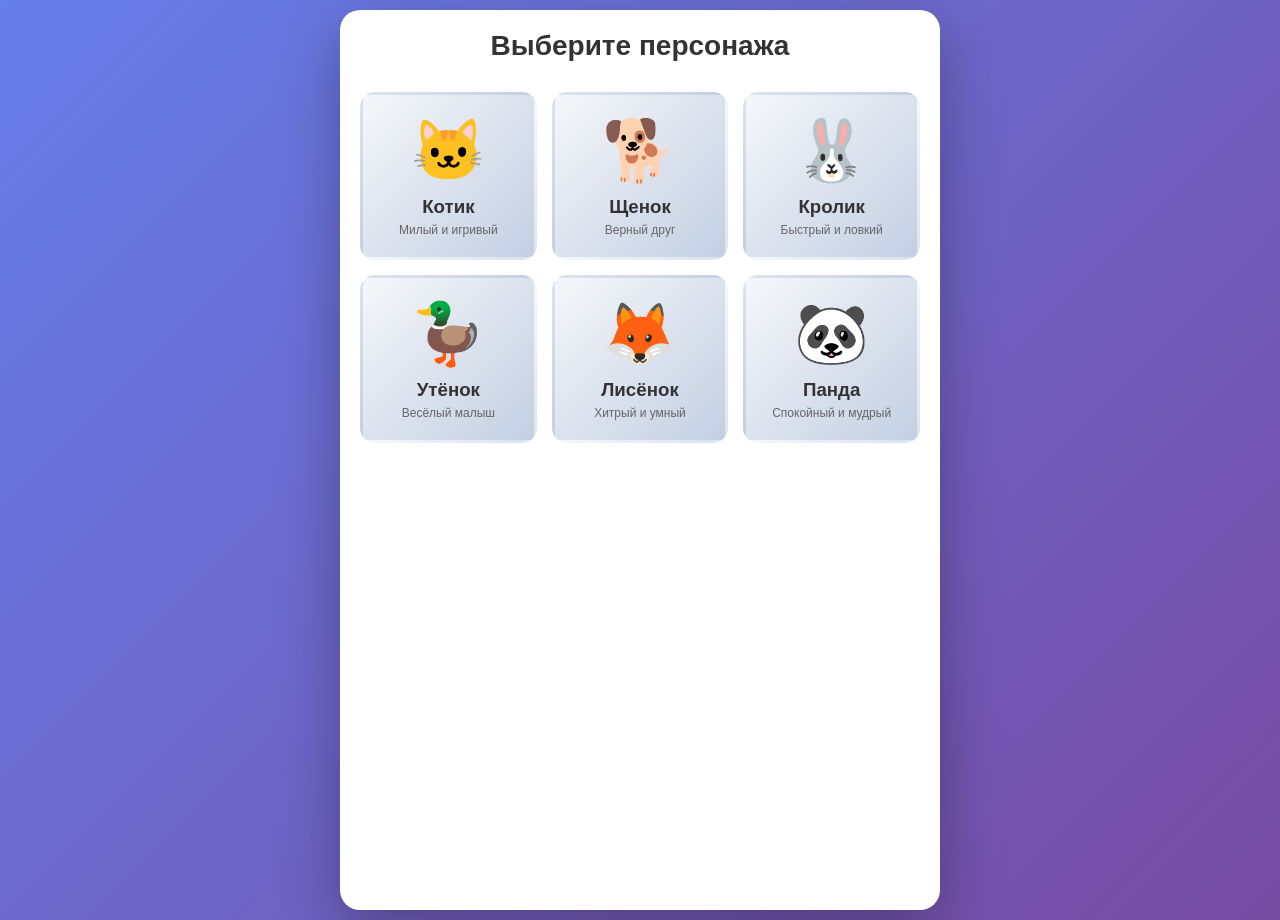
==== index.html @ 1ee6514e "Initial commit: Add complete Tamagotchi game files" ====
<!DOCTYPE html>
<html lang="ru">
<head>
    <meta charset="UTF-8">
    <meta name="viewport" content="width=device-width, initial-scale=1.0">
    <title>Tamagotchi - Яндекс Игры</title>
    <link rel="stylesheet" href="styles.css">
</head>
<body>
    <div class="container">
        <!-- Экран выбора персонажа -->
        <div id="characterSelectScreen" class="screen active">
            <h1>Выберите персонажа</h1>
            <div class="character-grid">
                <div class="character-card" data-character="cat">
                    <div class="character-icon">🐱</div>
                    <h3>Котик</h3>
                    <p>Милый и игривый</p>
                </div>
                <div class="character-card" data-character="dog">
                    <div class="character-icon">🐕</div>
                    <h3>Щенок</h3>
                    <p>Верный друг</p>
                </div>
                <div class="character-card" data-character="rabbit">
                    <div class="character-icon">🐰</div>
                    <h3>Кролик</h3>
                    <p>Быстрый и ловкий</p>
                </div>
                <div class="character-card" data-character="duck">
                    <div class="character-icon">🦆</div>
                    <h3>Утёнок</h3>
                    <p>Весёлый малыш</p>
                </div>
                <div class="character-card" data-character="fox">
                    <div class="character-icon">🦊</div>
                    <h3>Лисёнок</h3>
                    <p>Хитрый и умный</p>
                </div>
                <div class="character-card" data-character="panda">
                    <div class="character-icon">🐼</div>
                    <h3>Панда</h3>
                    <p>Спокойный и мудрый</p>
                </div>
            </div>
        </div>

        <!-- Главный экран игры -->
        <div id="gameScreen" class="screen">
            <div class="game-header">
                <div class="pet-name-display">
                    <input type="text" id="petNameInput" placeholder="Введите имя питомца" maxlength="20">
                    <button id="setNameBtn">Установить имя</button>
                </div>
                <button id="backToCharacterSelect" class="back-btn">← Выбрать другого</button>
            </div>

            <div class="game-stats">
                <div class="stat">
                    <span class="stat-label">Голод</span>
                    <div class="stat-bar">
                        <div id="hungerBar" class="stat-fill" style="width: 100%"></div>
                    </div>
                    <span class="stat-value" id="hungerValue">100</span>
                </div>
                <div class="stat">
                    <span class="stat-label">Счастье</span>
                    <div class="stat-bar">
                        <div id="happinessBar" class="stat-fill" style="width: 100%"></div>
                    </div>
                    <span class="stat-value" id="happinessValue">100</span>
                </div>
                <div class="stat">
                    <span class="stat-label">Энергия</span>
                    <div class="stat-bar">
                        <div id="energyBar" class="stat-fill" style="width: 100%"></div>
                    </div>
                    <span class="stat-value" id="energyValue">100</span>
                </div>
                <div class="stat">
                    <span class="stat-label">Чистота</span>
                    <div class="stat-bar">
                        <div id="cleanlinessBar" class="stat-fill" style="width: 100%"></div>
                    </div>
                    <span class="stat-value" id="cleanlinessValue">100</span>
                </div>
            </div>

            <div class="pet-display">
                <div id="petContainer" class="pet-container">
                    <div id="petSprite" class="pet-sprite"></div>
                </div>
                <div id="emotionDisplay" class="emotion-display"></div>
            </div>

            <div class="outfit-display">
                <h3>Наряд</h3>
                <div id="currentOutfit" class="current-outfit">
                    <span id="outfitName">Обычный</span>
                </div>
                <div class="outfit-grid">
                    <button class="outfit-btn" data-outfit="normal">👕 Обычный</button>
                    <button class="outfit-btn" data-outfit="pajamas">🛌 Пижама</button>
                    <button class="outfit-btn" data-outfit="superhero">🦸 Супергерой</button>
                    <button class="outfit-btn" data-outfit="santa">🎅 Санта</button>
                </div>
            </div>

            <div class="actions">
                <button id="feedBtn" class="action-btn feed-btn">🍖 Кормить</button>
                <button id="playBtn" class="action-btn play-btn">🎮 Играть</button>
                <button id="walkBtn" class="action-btn walk-btn">🚶 Прогулка</button>
                <button id="sleepBtn" class="action-btn sleep-btn">😴 Спать</button>
                <button id="cleanBtn" class="action-btn clean-btn">🛁 Помыть</button>
                <button id="medicineBtn" class="action-btn medicine-btn">💊 Лечение</button>
            </div>

            <div class="stats-display">
                <p>Уровень: <span id="levelDisplay">1</span></p>
                <p>Опыт: <span id="expDisplay">0</span>/100</p>
                <p>Монеты: <span id="coinsDisplay">0</span></p>
            </div>

            <div class="log-display">
                <h4>События:</h4>
                <div id="logContainer" class="log-container"></div>
            </div>
        </div>
    </div>

    <script src="characters.js"></script>
    <script src="game.js"></script>
</body>
</html>
---- styles.css ----
* {
    margin: 0;
    padding: 0;
    box-sizing: border-box;
}

body {
    font-family: 'Arial', sans-serif;
    background: linear-gradient(135deg, #667eea 0%, #764ba2 100%);
    display: flex;
    justify-content: center;
    align-items: center;
    min-height: 100vh;
    padding: 10px;
}

.container {
    width: 100%;
    max-width: 600px;
    background: white;
    border-radius: 20px;
    box-shadow: 0 20px 60px rgba(0, 0, 0, 0.3);
    overflow: hidden;
}

.screen {
    display: none;
    padding: 20px;
    min-height: 100vh;
    animation: fadeIn 0.3s ease-in;
}

.screen.active {
    display: block;
}

@keyframes fadeIn {
    from {
        opacity: 0;
    }
    to {
        opacity: 1;
    }
}

/* Character Select Screen */
#characterSelectScreen h1 {
    text-align: center;
    color: #333;
    margin-bottom: 30px;
    font-size: 28px;
}

.character-grid {
    display: grid;
    grid-template-columns: repeat(auto-fit, minmax(150px, 1fr));
    gap: 15px;
    margin-bottom: 20px;
}

.character-card {
    background: linear-gradient(135deg, #f5f7fa 0%, #c3cfe2 100%);
    border-radius: 15px;
    padding: 20px;
    text-align: center;
    cursor: pointer;
    transition: all 0.3s ease;
    border: 3px solid transparent;
}

.character-card:hover {
    transform: translateY(-5px);
    box-shadow: 0 10px 25px rgba(0, 0, 0, 0.2);
    border-color: #667eea;
}

.character-icon {
    font-size: 60px;
    margin-bottom: 10px;
    display: block;
}

.character-card h3 {
    color: #333;
    margin-bottom: 5px;
}

.character-card p {
    color: #666;
    font-size: 12px;
}

/* Game Screen */
.game-header {
    display: flex;
    justify-content: space-between;
    align-items: center;
    margin-bottom: 20px;
    flex-wrap: wrap;
    gap: 10px;
}

.pet-name-display {
    display: flex;
    gap: 10px;
    flex: 1;
    min-width: 200px;
}

#petNameInput {
    flex: 1;
    padding: 10px;
    border: 2px solid #ddd;
    border-radius: 8px;
    font-size: 14px;
}

#setNameBtn {
    padding: 10px 15px;
    background: #667eea;
    color: white;
    border: none;
    border-radius: 8px;
    cursor: pointer;
    font-weight: bold;
}

#setNameBtn:hover {
    background: #5568d3;
}

.back-btn {
    padding: 10px 15px;
    background: #ff6b6b;
    color: white;
    border: none;
    border-radius: 8px;
    cursor: pointer;
    font-weight: bold;
}

.back-btn:hover {
    background: #ee5a52;
}

/* Stats Display */
.game-stats {
    display: grid;
    grid-template-columns: repeat(2, 1fr);
    gap: 15px;
    margin-bottom: 20px;
}

.stat {
    background: #f9f9f9;
    padding: 12px;
    border-radius: 10px;
    border-left: 4px solid #667eea;
}

.stat-label {
    display: block;
    font-weight: bold;
    font-size: 12px;
    color: #666;
    margin-bottom: 5px;
}

.stat-bar {
    width: 100%;
    height: 15px;
    background: #ddd;
    border-radius: 10px;
    overflow: hidden;
    margin-bottom: 5px;
}

.stat-fill {
    height: 100%;
    background: linear-gradient(90deg, #667eea 0%, #764ba2 100%);
    transition: width 0.3s ease;
}

.stat-value {
    font-size: 12px;
    color: #333;
    font-weight: bold;
}

/* Pet Display */
.pet-display {
    text-align: center;
    background: linear-gradient(135deg, #f5f7fa 0%, #c3cfe2 100%);
    padding: 30px;
    border-radius: 15px;
    margin-bottom: 20px;
    position: relative;
}

.pet-container {
    height: 200px;
    display: flex;
    justify-content: center;
    align-items: center;
    position: relative;
}

.pet-sprite {
    font-size: 100px;
    animation: petBounce 2s infinite;
}

@keyframes petBounce {
    0%, 100% {
        transform: translateY(0);
    }
    50% {
        transform: translateY(-10px);
    }
}

.emotion-display {
    font-size: 60px;
    margin-top: 10px;
    height: 60px;
    animation: emotionPop 0.5s ease;
}

@keyframes emotionPop {
    0% {
        transform: scale(0);
    }
    50% {
        transform: scale(1.2);
    }
    100% {
        transform: scale(1);
    }
}

/* Outfit Display */
.outfit-display {
    background: #f9f9f9;
    padding: 15px;
    border-radius: 10px;
    margin-bottom: 20px;
}

.outfit-display h3 {
    margin-bottom: 10px;
    color: #333;
}

.current-outfit {
    background: white;
    padding: 10px;
    border-radius: 8px;
    margin-bottom: 10px;
    text-align: center;
    border: 2px solid #667eea;
}

#outfitName {
    font-weight: bold;
    color: #667eea;
}

.outfit-grid {
    display: grid;
    grid-template-columns: repeat(2, 1fr);
    gap: 10px;
}

.outfit-btn {
    padding: 10px;
    background: white;
    border: 2px solid #ddd;
    border-radius: 8px;
    cursor: pointer;
    font-size: 12px;
    transition: all 0.3s ease;
}

.outfit-btn:hover {
    border-color: #667eea;
    background: #f0f4ff;
}

.outfit-btn.active {
    background: #667eea;
    color: white;
    border-color: #667eea;
}

/* Actions */
.actions {
    display: grid;
    grid-template-columns: repeat(2, 1fr);
    gap: 10px;
    margin-bottom: 20px;
}

.action-btn {
    padding: 15px;
    border: none;
    border-radius: 10px;
    font-weight: bold;
    cursor: pointer;
    font-size: 14px;
    transition: all 0.3s ease;
    color: white;
}

.feed-btn {
    background: linear-gradient(135deg, #f093fb 0%, #f5576c 100%);
}

.play-btn {
    background: linear-gradient(135deg, #4facfe 0%, #00f2fe 100%);
}

.walk-btn {
    background: linear-gradient(135deg, #43e97b 0%, #38f9d7 100%);
}

.sleep-btn {
    background: linear-gradient(135deg, #fa709a 0%, #fee140 100%);
}

.clean-btn {
    background: linear-gradient(135deg, #30cfd0 0%, #330867 100%);
}

.medicine-btn {
    background: linear-gradient(135deg, #a8edea 0%, #fed6e3 100%);
    color: #333;
}

.action-btn:hover:not(:disabled) {
    transform: translateY(-2px);
    box-shadow: 0 5px 15px rgba(0, 0, 0, 0.2);
}

.action-btn:disabled {
    opacity: 0.5;
    cursor: not-allowed;
}

/* Stats Display */
.stats-display {
    background: #f9f9f9;
    padding: 15px;
    border-radius: 10px;
    margin-bottom: 15px;
    text-align: center;
}

.stats-display p {
    margin: 5px 0;
    color: #333;
    font-weight: bold;
}

/* Log Display */
.log-display {
    background: #f9f9f9;
    padding: 15px;
    border-radius: 10px;
    max-height: 150px;
    overflow-y: auto;
}

.log-display h4 {
    margin-bottom: 10px;
    color: #333;
}

.log-container {
    font-size: 12px;
    color: #666;
}

.log-entry {
    padding: 5px 0;
    border-bottom: 1px solid #eee;
}

.log-entry:last-child {
    border-bottom: none;
}

/* Responsive */
@media (max-width: 600px) {
    .container {
        max-width: 100%;
        border-radius: 0;
    }

    .screen {
        min-height: auto;
        padding: 15px;
    }

    .game-stats {
        grid-template-columns: 1fr;
    }

    .character-grid {
        grid-template-columns: repeat(2, 1fr);
    }

    .actions {
        grid-template-columns: repeat(2, 1fr);
    }

    .outfit-grid {
        grid-template-columns: repeat(2, 1fr);
    }
}

/* Animations */
@keyframes spin {
    from {
        transform: rotate(0deg);
    }
    to {
        transform: rotate(360deg);
    }
}

.spinning {
    animation: spin 1s linear infinite;
}

.pulse {
    animation: pulse 0.5s ease-out;
}

@keyframes pulse {
    0% {
        transform: scale(1);
    }
    50% {
        transform: scale(1.1);
    }
    100% {
        transform: scale(1);
    }
}
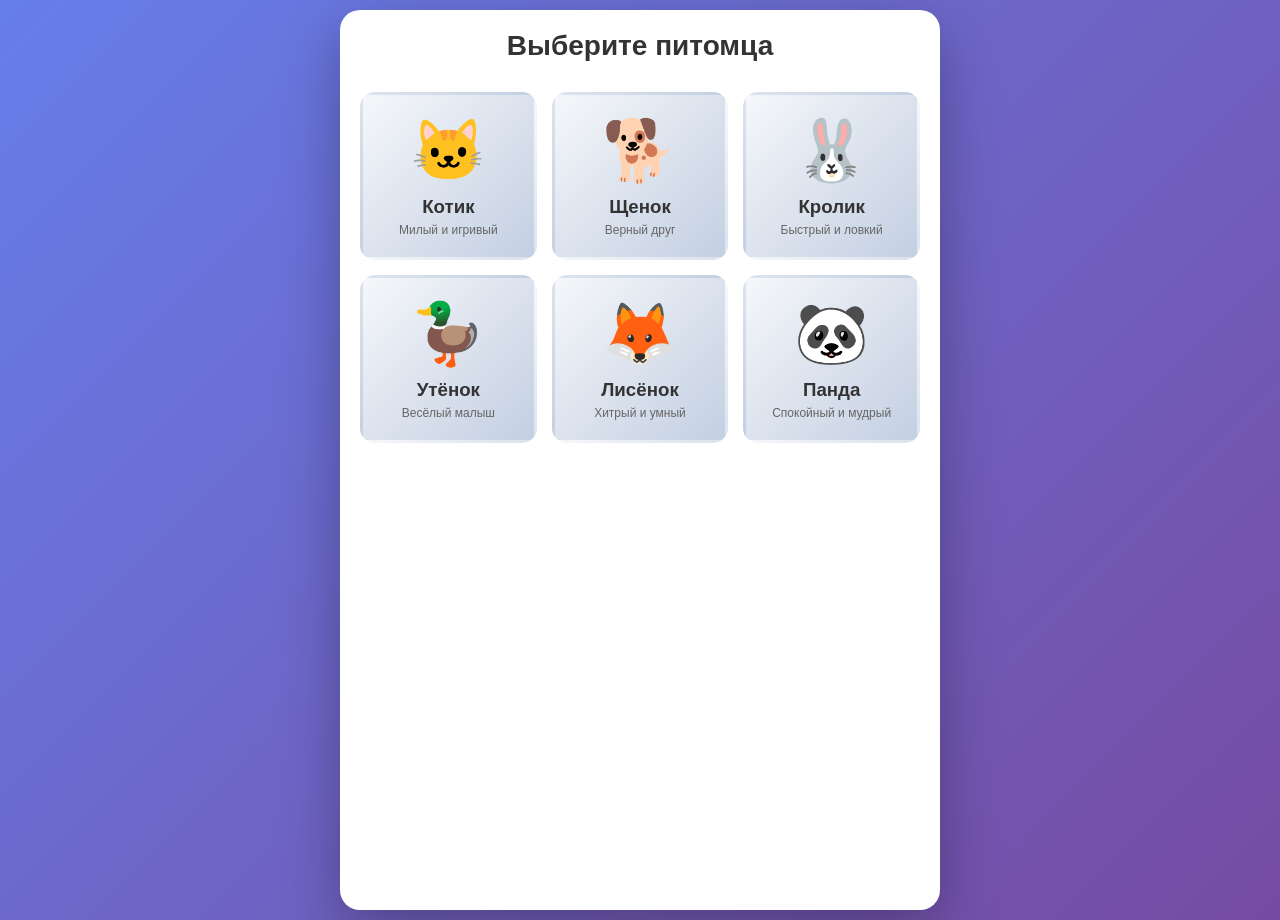
==== commit 66adef52: "Fix: Complete working game in single HTML file with proper rendering" ====
--- a/index.html
+++ b/index.html
@@ -3,49 +3,89 @@
 <head>
     <meta charset="UTF-8">
     <meta name="viewport" content="width=device-width, initial-scale=1.0">
-    <title>Tamagotchi - Яндекс Игры</title>
-    <link rel="stylesheet" href="styles.css">
+    <meta http-equiv="Content-Type" content="text/html; charset=UTF-8">
+    <title>Тамагочи - Яндекс Игры</title>
+    <style>
+        * { margin: 0; padding: 0; box-sizing: border-box; }
+        body { font-family: 'Arial', sans-serif; background: linear-gradient(135deg, #667eea 0%, #764ba2 100%); display: flex; justify-content: center; align-items: center; min-height: 100vh; padding: 10px; }
+        .container { width: 100%; max-width: 600px; background: white; border-radius: 20px; box-shadow: 0 20px 60px rgba(0, 0, 0, 0.3); overflow: hidden; }
+        .screen { display: none; padding: 20px; min-height: 100vh; animation: fadeIn 0.3s ease-in; }
+        .screen.active { display: block; }
+        @keyframes fadeIn { from { opacity: 0; } to { opacity: 1; } }
+        #characterSelectScreen h1 { text-align: center; color: #333; margin-bottom: 30px; font-size: 28px; }
+        .character-grid { display: grid; grid-template-columns: repeat(auto-fit, minmax(150px, 1fr)); gap: 15px; margin-bottom: 20px; }
+        .character-card { background: linear-gradient(135deg, #f5f7fa 0%, #c3cfe2 100%); border-radius: 15px; padding: 20px; text-align: center; cursor: pointer; transition: all 0.3s ease; border: 3px solid transparent; }
+        .character-card:hover { transform: translateY(-5px); box-shadow: 0 10px 25px rgba(0, 0, 0, 0.2); border-color: #667eea; }
+        .character-icon { font-size: 60px; margin-bottom: 10px; }
+        .character-card h3 { color: #333; margin-bottom: 5px; }
+        .character-card p { color: #666; font-size: 12px; }
+        .game-header { display: flex; justify-content: space-between; align-items: center; margin-bottom: 20px; flex-wrap: wrap; gap: 10px; }
+        .pet-name-display { display: flex; gap: 10px; flex: 1; min-width: 200px; }
+        #petNameInput { flex: 1; padding: 10px; border: 2px solid #ddd; border-radius: 8px; font-size: 14px; }
+        #setNameBtn { padding: 10px 15px; background: #667eea; color: white; border: none; border-radius: 8px; cursor: pointer; font-weight: bold; }
+        #setNameBtn:hover { background: #5568d3; }
+        .back-btn { padding: 10px 15px; background: #ff6b6b; color: white; border: none; border-radius: 8px; cursor: pointer; font-weight: bold; }
+        .back-btn:hover { background: #ee5a52; }
+        .game-stats { display: grid; grid-template-columns: repeat(2, 1fr); gap: 15px; margin-bottom: 20px; }
+        .stat { background: #f9f9f9; padding: 12px; border-radius: 10px; border-left: 4px solid #667eea; }
+        .stat-label { display: block; font-weight: bold; font-size: 12px; color: #666; margin-bottom: 5px; }
+        .stat-bar { width: 100%; height: 15px; background: #ddd; border-radius: 10px; overflow: hidden; margin-bottom: 5px; }
+        .stat-fill { height: 100%; background: linear-gradient(90deg, #667eea 0%, #764ba2 100%); transition: width 0.3s ease; }
+        .stat-value { font-size: 12px; color: #333; font-weight: bold; }
+        .pet-display { text-align: center; background: linear-gradient(135deg, #f5f7fa 0%, #c3cfe2 100%); padding: 30px; border-radius: 15px; margin-bottom: 20px; }
+        .pet-container { height: 200px; display: flex; justify-content: center; align-items: center; }
+        .pet-sprite { font-size: 100px; animation: petBounce 2s infinite; }
+        @keyframes petBounce { 0%, 100% { transform: translateY(0); } 50% { transform: translateY(-10px); } }
+        .emotion-display { font-size: 60px; margin-top: 10px; height: 60px; }
+        .outfit-display { background: #f9f9f9; padding: 15px; border-radius: 10px; margin-bottom: 20px; }
+        .outfit-display h3 { margin-bottom: 10px; color: #333; }
+        .current-outfit { background: white; padding: 10px; border-radius: 8px; margin-bottom: 10px; text-align: center; border: 2px solid #667eea; }
+        #outfitName { font-weight: bold; color: #667eea; }
+        .outfit-grid { display: grid; grid-template-columns: repeat(2, 1fr); gap: 10px; }
+        .outfit-btn { padding: 10px; background: white; border: 2px solid #ddd; border-radius: 8px; cursor: pointer; font-size: 12px; transition: all 0.3s ease; }
+        .outfit-btn:hover { border-color: #667eea; background: #f0f4ff; }
+        .outfit-btn.active { background: #667eea; color: white; border-color: #667eea; }
+        .actions { display: grid; grid-template-columns: repeat(2, 1fr); gap: 10px; margin-bottom: 20px; }
+        .action-btn { padding: 15px; border: none; border-radius: 10px; font-weight: bold; cursor: pointer; font-size: 14px; transition: all 0.3s ease; color: white; }
+        .feed-btn { background: linear-gradient(135deg, #f093fb 0%, #f5576c 100%); }
+        .play-btn { background: linear-gradient(135deg, #4facfe 0%, #00f2fe 100%); }
+        .walk-btn { background: linear-gradient(135deg, #43e97b 0%, #38f9d7 100%); }
+        .sleep-btn { background: linear-gradient(135deg, #fa709a 0%, #fee140 100%); }
+        .clean-btn { background: linear-gradient(135deg, #30cfd0 0%, #330867 100%); }
+        .medicine-btn { background: linear-gradient(135deg, #a8edea 0%, #fed6e3 100%); color: #333; }
+        .action-btn:hover:not(:disabled) { transform: translateY(-2px); box-shadow: 0 5px 15px rgba(0, 0, 0, 0.2); }
+        .action-btn:disabled { opacity: 0.5; cursor: not-allowed; }
+        .stats-display { background: #f9f9f9; padding: 15px; border-radius: 10px; margin-bottom: 15px; text-align: center; }
+        .stats-display p { margin: 5px 0; color: #333; font-weight: bold; }
+        .log-display { background: #f9f9f9; padding: 15px; border-radius: 10px; max-height: 150px; overflow-y: auto; }
+        .log-display h4 { margin-bottom: 10px; color: #333; }
+        .log-container { font-size: 12px; color: #666; }
+        .log-entry { padding: 5px 0; border-bottom: 1px solid #eee; }
+        .log-entry:last-child { border-bottom: none; }
+        @media (max-width: 600px) {
+            .container { max-width: 100%; border-radius: 0; }
+            .screen { min-height: auto; padding: 15px; }
+            .game-stats { grid-template-columns: 1fr; }
+            .character-grid { grid-template-columns: repeat(2, 1fr); }
+        }
+        .pulse { animation: pulse 0.5s ease-out; }
+        @keyframes pulse { 0% { transform: scale(1); } 50% { transform: scale(1.1); } 100% { transform: scale(1); } }
+    </style>
 </head>
 <body>
     <div class="container">
-        <!-- Экран выбора персонажа -->
         <div id="characterSelectScreen" class="screen active">
-            <h1>Выберите персонажа</h1>
+            <h1>Выберите питомца</h1>
             <div class="character-grid">
-                <div class="character-card" data-character="cat">
-                    <div class="character-icon">🐱</div>
-                    <h3>Котик</h3>
-                    <p>Милый и игривый</p>
-                </div>
-                <div class="character-card" data-character="dog">
-                    <div class="character-icon">🐕</div>
-                    <h3>Щенок</h3>
-                    <p>Верный друг</p>
-                </div>
-                <div class="character-card" data-character="rabbit">
-                    <div class="character-icon">🐰</div>
-                    <h3>Кролик</h3>
-                    <p>Быстрый и ловкий</p>
-                </div>
-                <div class="character-card" data-character="duck">
-                    <div class="character-icon">🦆</div>
-                    <h3>Утёнок</h3>
-                    <p>Весёлый малыш</p>
-                </div>
-                <div class="character-card" data-character="fox">
-                    <div class="character-icon">🦊</div>
-                    <h3>Лисёнок</h3>
-                    <p>Хитрый и умный</p>
-                </div>
-                <div class="character-card" data-character="panda">
-                    <div class="character-icon">🐼</div>
-                    <h3>Панда</h3>
-                    <p>Спокойный и мудрый</p>
-                </div>
+                <div class="character-card" data-character="cat"><div class="character-icon">🐱</div><h3>Котик</h3><p>Милый и игривый</p></div>
+                <div class="character-card" data-character="dog"><div class="character-icon">🐕</div><h3>Щенок</h3><p>Верный друг</p></div>
+                <div class="character-card" data-character="rabbit"><div class="character-icon">🐰</div><h3>Кролик</h3><p>Быстрый и ловкий</p></div>
+                <div class="character-card" data-character="duck"><div class="character-icon">🦆</div><h3>Утёнок</h3><p>Весёлый малыш</p></div>
+                <div class="character-card" data-character="fox"><div class="character-icon">🦊</div><h3>Лисёнок</h3><p>Хитрый и умный</p></div>
+                <div class="character-card" data-character="panda"><div class="character-icon">🐼</div><h3>Панда</h3><p>Спокойный и мудрый</p></div>
             </div>
         </div>
 
-        <!-- Главный экран игры -->
         <div id="gameScreen" class="screen">
             <div class="game-header">
                 <div class="pet-name-display">
@@ -56,48 +96,20 @@
             </div>
 
             <div class="game-stats">
-                <div class="stat">
-                    <span class="stat-label">Голод</span>
-                    <div class="stat-bar">
-                        <div id="hungerBar" class="stat-fill" style="width: 100%"></div>
-                    </div>
-                    <span class="stat-value" id="hungerValue">100</span>
-                </div>
-                <div class="stat">
-                    <span class="stat-label">Счастье</span>
-                    <div class="stat-bar">
-                        <div id="happinessBar" class="stat-fill" style="width: 100%"></div>
-                    </div>
-                    <span class="stat-value" id="happinessValue">100</span>
-                </div>
-                <div class="stat">
-                    <span class="stat-label">Энергия</span>
-                    <div class="stat-bar">
-                        <div id="energyBar" class="stat-fill" style="width: 100%"></div>
-                    </div>
-                    <span class="stat-value" id="energyValue">100</span>
-                </div>
-                <div class="stat">
-                    <span class="stat-label">Чистота</span>
-                    <div class="stat-bar">
-                        <div id="cleanlinessBar" class="stat-fill" style="width: 100%"></div>
-                    </div>
-                    <span class="stat-value" id="cleanlinessValue">100</span>
-                </div>
+                <div class="stat"><span class="stat-label">Голод</span><div class="stat-bar"><div id="hungerBar" class="stat-fill" style="width: 100%"></div></div><span class="stat-value" id="hungerValue">100</span></div>
+                <div class="stat"><span class="stat-label">Счастье</span><div class="stat-bar"><div id="happinessBar" class="stat-fill" style="width: 100%"></div></div><span class="stat-value" id="happinessValue">100</span></div>
+                <div class="stat"><span class="stat-label">Энергия</span><div class="stat-bar"><div id="energyBar" class="stat-fill" style="width: 100%"></div></div><span class="stat-value" id="energyValue">100</span></div>
+                <div class="stat"><span class="stat-label">Чистота</span><div class="stat-bar"><div id="cleanlinessBar" class="stat-fill" style="width: 100%"></div></div><span class="stat-value" id="cleanlinessValue">100</span></div>
             </div>
 
             <div class="pet-display">
-                <div id="petContainer" class="pet-container">
-                    <div id="petSprite" class="pet-sprite"></div>
-                </div>
+                <div id="petContainer" class="pet-container"><div id="petSprite" class="pet-sprite"></div></div>
                 <div id="emotionDisplay" class="emotion-display"></div>
             </div>
 
             <div class="outfit-display">
                 <h3>Наряд</h3>
-                <div id="currentOutfit" class="current-outfit">
-                    <span id="outfitName">Обычный</span>
-                </div>
+                <div id="currentOutfit" class="current-outfit"><span id="outfitName">Обычный</span></div>
                 <div class="outfit-grid">
                     <button class="outfit-btn" data-outfit="normal">👕 Обычный</button>
                     <button class="outfit-btn" data-outfit="pajamas">🛌 Пижама</button>
@@ -128,7 +140,46 @@
         </div>
     </div>
 
-    <script src="characters.js"></script>
-    <script src="game.js"></script>
+    <script>
+        const CHARACTERS={cat:{name:'Котик',emoji:'🐱',outfits:{normal:'🐱',pajamas:'🐱',superhero:'🐱‍🚀',santa:'🎅'}},dog:{name:'Щенок',emoji:'🐕',outfits:{normal:'🐕',pajamas:'🐕',superhero:'🐕‍🦺',santa:'🎅'}},rabbit:{name:'Кролик',emoji:'🐰',outfits:{normal:'🐰',pajamas:'🐰',superhero:'🐰‍🚀',santa:'🎅'}},duck:{name:'Утёнок',emoji:'🦆',outfits:{normal:'🦆',pajamas:'🦆',superhero:'🦆',santa:'🎅'}},fox:{name:'Лисёнок',emoji:'🦊',outfits:{normal:'🦊',pajamas:'🦊',superhero:'🦊',santa:'🎅'}},panda:{name:'Панда',emoji:'🐼',outfits:{normal:'🐼',pajamas:'🐼',superhero:'🐼',santa:'🎅'}}};
+        const OUTFIT_NAMES={normal:'Обычный',pajamas:'Пижама',superhero:'Супергерой',santa:'Санта'};
+        const gameState={character:null,petName:'Питомец',hunger:100,happiness:100,energy:100,cleanliness:100,health:100,level:1,experience:0,coins:0,outfit:'normal',isSleeping:false};
+        const STAT_DECREASE_RATE={hunger:0.15,happiness:0.1,energy:0.12,cleanliness:0.08};
+        const ACTION_EFFECTS={feed:{hunger:30,cleanliness:-10,coins:-5,exp:10},play:{happiness:20,hunger:-15,energy:-20,exp:15},walk:{happiness:15,energy:-25,coins:5,cleanliness:-15,exp:10},sleep:{energy:40,hunger:-10},clean:{cleanliness:40,energy:-10,coins:-3,exp:8},medicine:{health:40,coins:-10,exp:5}};
+        const characterSelectScreen=document.getElementById('characterSelectScreen');
+        const gameScreen=document.getElementById('gameScreen');
+        const characterCards=document.querySelectorAll('.character-card');
+        const petSprite=document.getElementById('petSprite');
+        const emotionDisplay=document.getElementById('emotionDisplay');
+        const logContainer=document.getElementById('logContainer');
+        const petNameInput=document.getElementById('petNameInput');
+        const setNameBtn=document.getElementById('setNameBtn');
+        const backBtn=document.getElementById('backToCharacterSelect');
+        const actionButtons={feed:document.getElementById('feedBtn'),play:document.getElementById('playBtn'),walk:document.getElementById('walkBtn'),sleep:document.getElementById('sleepBtn'),clean:document.getElementById('cleanBtn'),medicine:document.getElementById('medicineBtn')};
+        characterCards.forEach(card=>card.addEventListener('click',selectCharacter));
+        Object.entries(actionButtons).forEach(([action,btn])=>btn.addEventListener('click',()=>performAction(action)));
+        setNameBtn.addEventListener('click',setPetName);
+        backBtn.addEventListener('click',backToCharacterSelect);
+        document.querySelectorAll('.outfit-btn').forEach(btn=>btn.addEventListener('click',changeOutfit));
+        petNameInput.addEventListener('keypress',e=>{if(e.key==='Enter')setPetName();});
+        function selectCharacter(e){const characterKey=e.currentTarget.getAttribute('data-character');gameState.character=characterKey;gameState.petName=CHARACTERS[characterKey].name;characterSelectScreen.classList.remove('active');gameScreen.classList.add('active');petNameInput.value=gameState.petName;startGameLoop();}
+        function backToCharacterSelect(){gameState.character=null;gameState.hunger=100;gameState.happiness=100;gameState.energy=100;gameState.cleanliness=100;gameState.level=1;gameState.experience=0;gameState.coins=0;gameState.isSleeping=false;gameScreen.classList.remove('active');characterSelectScreen.classList.add('active');logContainer.innerHTML='';}
+        function setPetName(){const newName=petNameInput.value.trim();if(newName){gameState.petName=newName;addLog(`Питомец получил имя: ${newName}! 🎉`);}}
+        function startGameLoop(){setInterval(()=>{if(gameState.character&&!gameState.isSleeping){updateStats();updateUI();checkGameEvents();}else if(gameState.isSleeping){if(gameState.energy<100){gameState.energy=Math.min(100,gameState.energy+2);}else{gameState.isSleeping=false;addLog(`${gameState.petName} проснулся! ☀️`);updateUI();}}},1000);updateUI();}
+        function updateStats(){if(!gameState.isSleeping){gameState.hunger=Math.max(0,gameState.hunger-STAT_DECREASE_RATE.hunger);gameState.happiness=Math.max(0,gameState.happiness-STAT_DECREASE_RATE.happiness);gameState.energy=Math.max(0,gameState.energy-STAT_DECREASE_RATE.energy);gameState.cleanliness=Math.max(0,gameState.cleanliness-STAT_DECREASE_RATE.cleanliness);}if(gameState.hunger<20||gameState.cleanliness<20){gameState.health=Math.max(0,gameState.health-0.5);}else if(gameState.health<100){gameState.health=Math.min(100,gameState.health+0.2);}}
+        function performAction(action){if(gameState.isSleeping&&action!=='sleep'){addLog(`${gameState.petName} спит... 😴`);return;}const effects=ACTION_EFFECTS[action];let canPerform=true;let reason='';if(action==='feed'&&gameState.hunger>90){reason='Питомец не голоден';canPerform=false;}else if(action==='play'&&gameState.energy<30){reason='Питомец слишком устал';canPerform=false;}else if(action==='walk'&&gameState.energy<40){reason='Питомец нуждается в отдыхе';canPerform=false;}else if(action==='clean'&&gameState.cleanliness>80){reason='Питомец уже чистый';canPerform=false;}else if(action==='medicine'&&gameState.health>80){reason='Питомец здоров';canPerform=false;}else if((action==='feed'||action==='clean'||action==='medicine')&&gameState.coins+(effects.coins||0)<0){reason='Недостаточно монет';canPerform=false;}if(!canPerform){addLog(`❌ ${reason}`);return;}Object.entries(effects).forEach(([stat,value])=>{if(stat in gameState){gameState[stat]=Math.max(0,Math.min(100,gameState[stat]+value));}});if(effects.exp){gameState.experience+=effects.exp;if(gameState.experience>=100){gameState.level++;gameState.experience-=100;gameState.coins+=50;addLog(`🎉 ${gameState.petName} повысился на уровень ${gameState.level}!`);}}showEmotion(action);showActionMessage(action);updateUI();}
+        function showEmotion(action){const emotions={feed:'😋',play:'😄',walk:'🌟',sleep:'😴',clean:'✨',medicine:'💚'};emotionDisplay.textContent=emotions[action]||'😊';setTimeout(()=>{emotionDisplay.textContent='';},2000);}
+        function showActionMessage(action){const messages={feed:`${gameState.petName} с удовольствием поел! 🍖`,play:`${gameState.petName} весело играет! 🎮`,walk:`${gameState.petName} вернулся с прогулки 🚶`,sleep:`${gameState.petName} заснул 😴`,clean:`${gameState.petName} чистый и свежий! ✨`,medicine:`${gameState.petName} чувствует себя лучше! 💊`};addLog(messages[action]);}
+        function changeOutfit(e){const outfit=e.target.getAttribute('data-outfit');gameState.outfit=outfit;document.querySelectorAll('.outfit-btn').forEach(btn=>btn.classList.remove('active'));e.target.classList.add('active');document.getElementById('outfitName').textContent=OUTFIT_NAMES[outfit];addLog(`${gameState.petName} надел новый наряд! 👕`);updateUI();}
+        function checkGameEvents(){if(gameState.hunger<20&&Math.random()<0.05){addLog(`${gameState.petName} очень голоден! 😿`);}if(gameState.happiness<30&&Math.random()<0.03){addLog(`${gameState.petName} грустит... 😢`);}if(gameState.energy<20&&Math.random()<0.04){addLog(`${gameState.petName} хочет спать... 😴`);}if(gameState.cleanliness<20&&Math.random()<0.05){addLog(`${gameState.petName} нуждается в ванне 🛁`);}if(gameState.health<30&&Math.random()<0.03){addLog(`${gameState.petName} болен! 🤒`);}}
+        function updateUI(){if(!gameState.character)return;const character=CHARACTERS[gameState.character];petSprite.textContent=character.outfits[gameState.outfit];petSprite.classList.add('pulse');setTimeout(()=>petSprite.classList.remove('pulse'),500);updateStatBar('hunger',gameState.hunger);updateStatBar('happiness',gameState.happiness);updateStatBar('energy',gameState.energy);updateStatBar('cleanliness',gameState.cleanliness);document.getElementById('levelDisplay').textContent=gameState.level;document.getElementById('expDisplay').textContent=Math.floor(gameState.experience);document.getElementById('coinsDisplay').textContent=gameState.coins;updateButtonStates();}
+        function updateStatBar(stat,value){const bar=document.getElementById(stat+'Bar');const valueDisplay=document.getElementById(stat+'Value');bar.style.width=value+'%';valueDisplay.textContent=Math.floor(value);if(value>60){bar.style.background='linear-gradient(90deg, #667eea 0%, #764ba2 100%)';}else if(value>30){bar.style.background='linear-gradient(90deg, #f0ad4e 0%, #ec971f 100%)';}else{bar.style.background='linear-gradient(90deg, #d9534f 0%, #c9302c 100%)';}}
+        function updateButtonStates(){actionButtons.feed.disabled=gameState.hunger>90||gameState.coins<5;actionButtons.play.disabled=gameState.energy<30;actionButtons.walk.disabled=gameState.energy<40;actionButtons.clean.disabled=gameState.cleanliness>80||gameState.coins<3;actionButtons.medicine.disabled=gameState.health>80||gameState.coins<10;actionButtons.sleep.disabled=gameState.isSleeping;}
+        function addLog(message){const logEntry=document.createElement('div');logEntry.className='log-entry';logEntry.textContent=message;logContainer.insertBefore(logEntry,logContainer.firstChild);while(logContainer.children.length>10){logContainer.removeChild(logContainer.lastChild);}}
+        function saveGame(){localStorage.setItem('tamagotchiGameState',JSON.stringify(gameState));}
+        function loadGame(){const saved=localStorage.getItem('tamagotchiGameState');if(saved){Object.assign(gameState,JSON.parse(saved));}}
+        setInterval(saveGame,5000);
+        window.addEventListener('load',loadGame);
+    </script>
 </body>
-</html>+</html>
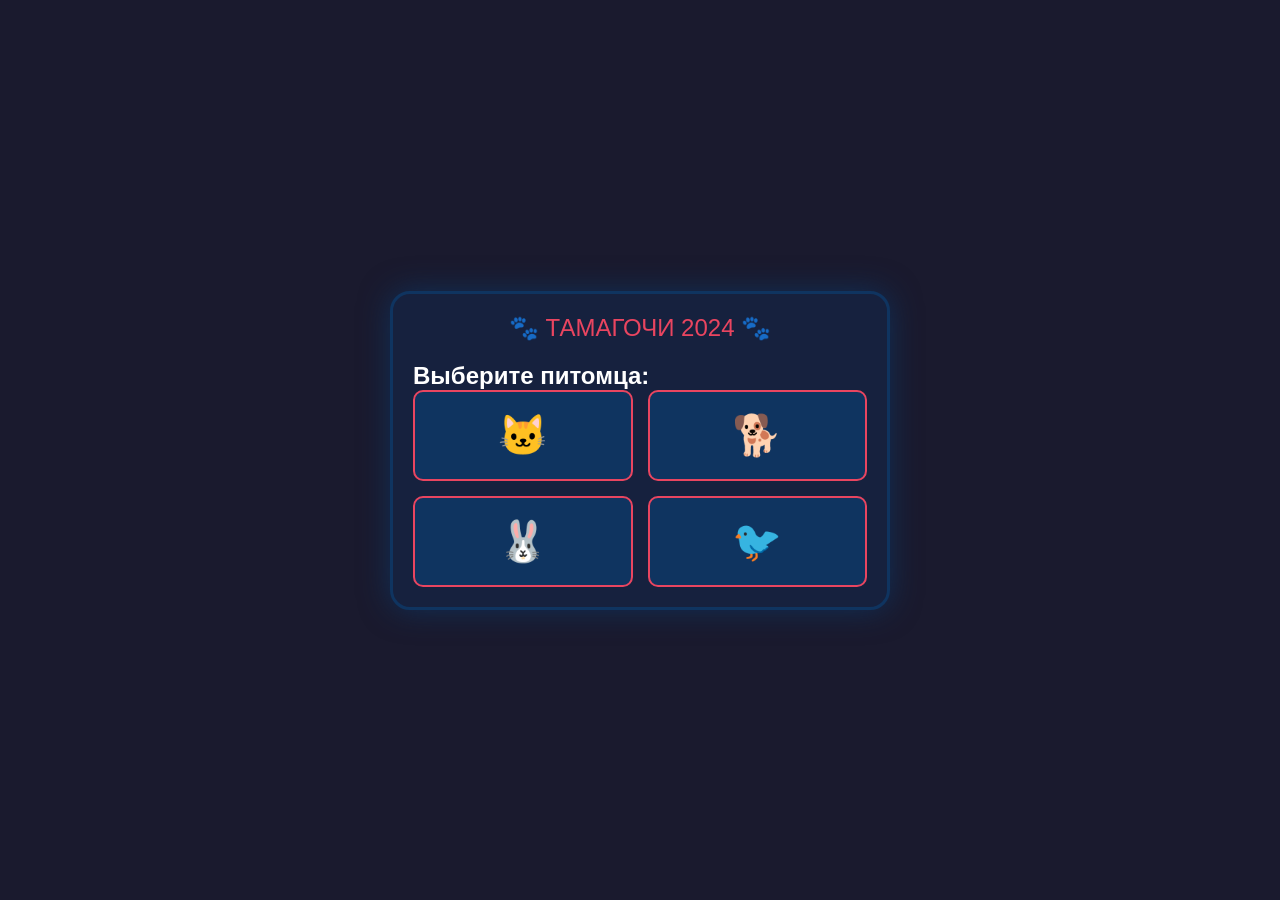
==== commit d9ebb0c2: "Create realistic Tamagotchi game with proper mechanics" ====
--- a/index.html
+++ b/index.html
@@ -4,182 +4,306 @@
     <meta charset="UTF-8">
     <meta name="viewport" content="width=device-width, initial-scale=1.0">
     <meta http-equiv="Content-Type" content="text/html; charset=UTF-8">
-    <title>Тамагочи - Яндекс Игры</title>
+    <title>Тамагочи - Реальная Игра</title>
     <style>
         * { margin: 0; padding: 0; box-sizing: border-box; }
-        body { font-family: 'Arial', sans-serif; background: linear-gradient(135deg, #667eea 0%, #764ba2 100%); display: flex; justify-content: center; align-items: center; min-height: 100vh; padding: 10px; }
-        .container { width: 100%; max-width: 600px; background: white; border-radius: 20px; box-shadow: 0 20px 60px rgba(0, 0, 0, 0.3); overflow: hidden; }
-        .screen { display: none; padding: 20px; min-height: 100vh; animation: fadeIn 0.3s ease-in; }
+        body { font-family: 'Arial', sans-serif; background: #1a1a2e; color: #fff; display: flex; justify-content: center; align-items: center; min-height: 100vh; padding: 10px; }
+        .container { width: 100%; max-width: 500px; background: #16213e; border: 3px solid #0f3460; border-radius: 20px; padding: 20px; box-shadow: 0 0 30px rgba(15, 52, 96, 0.8); }
+        .game-title { text-align: center; font-size: 24px; margin-bottom: 20px; color: #e94560; }
+        .screen { display: none; }
         .screen.active { display: block; }
-        @keyframes fadeIn { from { opacity: 0; } to { opacity: 1; } }
-        #characterSelectScreen h1 { text-align: center; color: #333; margin-bottom: 30px; font-size: 28px; }
-        .character-grid { display: grid; grid-template-columns: repeat(auto-fit, minmax(150px, 1fr)); gap: 15px; margin-bottom: 20px; }
-        .character-card { background: linear-gradient(135deg, #f5f7fa 0%, #c3cfe2 100%); border-radius: 15px; padding: 20px; text-align: center; cursor: pointer; transition: all 0.3s ease; border: 3px solid transparent; }
-        .character-card:hover { transform: translateY(-5px); box-shadow: 0 10px 25px rgba(0, 0, 0, 0.2); border-color: #667eea; }
-        .character-icon { font-size: 60px; margin-bottom: 10px; }
-        .character-card h3 { color: #333; margin-bottom: 5px; }
-        .character-card p { color: #666; font-size: 12px; }
-        .game-header { display: flex; justify-content: space-between; align-items: center; margin-bottom: 20px; flex-wrap: wrap; gap: 10px; }
-        .pet-name-display { display: flex; gap: 10px; flex: 1; min-width: 200px; }
-        #petNameInput { flex: 1; padding: 10px; border: 2px solid #ddd; border-radius: 8px; font-size: 14px; }
-        #setNameBtn { padding: 10px 15px; background: #667eea; color: white; border: none; border-radius: 8px; cursor: pointer; font-weight: bold; }
-        #setNameBtn:hover { background: #5568d3; }
-        .back-btn { padding: 10px 15px; background: #ff6b6b; color: white; border: none; border-radius: 8px; cursor: pointer; font-weight: bold; }
-        .back-btn:hover { background: #ee5a52; }
-        .game-stats { display: grid; grid-template-columns: repeat(2, 1fr); gap: 15px; margin-bottom: 20px; }
-        .stat { background: #f9f9f9; padding: 12px; border-radius: 10px; border-left: 4px solid #667eea; }
-        .stat-label { display: block; font-weight: bold; font-size: 12px; color: #666; margin-bottom: 5px; }
-        .stat-bar { width: 100%; height: 15px; background: #ddd; border-radius: 10px; overflow: hidden; margin-bottom: 5px; }
-        .stat-fill { height: 100%; background: linear-gradient(90deg, #667eea 0%, #764ba2 100%); transition: width 0.3s ease; }
-        .stat-value { font-size: 12px; color: #333; font-weight: bold; }
-        .pet-display { text-align: center; background: linear-gradient(135deg, #f5f7fa 0%, #c3cfe2 100%); padding: 30px; border-radius: 15px; margin-bottom: 20px; }
-        .pet-container { height: 200px; display: flex; justify-content: center; align-items: center; }
-        .pet-sprite { font-size: 100px; animation: petBounce 2s infinite; }
-        @keyframes petBounce { 0%, 100% { transform: translateY(0); } 50% { transform: translateY(-10px); } }
-        .emotion-display { font-size: 60px; margin-top: 10px; height: 60px; }
-        .outfit-display { background: #f9f9f9; padding: 15px; border-radius: 10px; margin-bottom: 20px; }
-        .outfit-display h3 { margin-bottom: 10px; color: #333; }
-        .current-outfit { background: white; padding: 10px; border-radius: 8px; margin-bottom: 10px; text-align: center; border: 2px solid #667eea; }
-        #outfitName { font-weight: bold; color: #667eea; }
-        .outfit-grid { display: grid; grid-template-columns: repeat(2, 1fr); gap: 10px; }
-        .outfit-btn { padding: 10px; background: white; border: 2px solid #ddd; border-radius: 8px; cursor: pointer; font-size: 12px; transition: all 0.3s ease; }
-        .outfit-btn:hover { border-color: #667eea; background: #f0f4ff; }
-        .outfit-btn.active { background: #667eea; color: white; border-color: #667eea; }
-        .actions { display: grid; grid-template-columns: repeat(2, 1fr); gap: 10px; margin-bottom: 20px; }
-        .action-btn { padding: 15px; border: none; border-radius: 10px; font-weight: bold; cursor: pointer; font-size: 14px; transition: all 0.3s ease; color: white; }
-        .feed-btn { background: linear-gradient(135deg, #f093fb 0%, #f5576c 100%); }
-        .play-btn { background: linear-gradient(135deg, #4facfe 0%, #00f2fe 100%); }
-        .walk-btn { background: linear-gradient(135deg, #43e97b 0%, #38f9d7 100%); }
-        .sleep-btn { background: linear-gradient(135deg, #fa709a 0%, #fee140 100%); }
-        .clean-btn { background: linear-gradient(135deg, #30cfd0 0%, #330867 100%); }
-        .medicine-btn { background: linear-gradient(135deg, #a8edea 0%, #fed6e3 100%); color: #333; }
-        .action-btn:hover:not(:disabled) { transform: translateY(-2px); box-shadow: 0 5px 15px rgba(0, 0, 0, 0.2); }
-        .action-btn:disabled { opacity: 0.5; cursor: not-allowed; }
-        .stats-display { background: #f9f9f9; padding: 15px; border-radius: 10px; margin-bottom: 15px; text-align: center; }
-        .stats-display p { margin: 5px 0; color: #333; font-weight: bold; }
-        .log-display { background: #f9f9f9; padding: 15px; border-radius: 10px; max-height: 150px; overflow-y: auto; }
-        .log-display h4 { margin-bottom: 10px; color: #333; }
-        .log-container { font-size: 12px; color: #666; }
-        .log-entry { padding: 5px 0; border-bottom: 1px solid #eee; }
-        .log-entry:last-child { border-bottom: none; }
-        @media (max-width: 600px) {
-            .container { max-width: 100%; border-radius: 0; }
-            .screen { min-height: auto; padding: 15px; }
-            .game-stats { grid-template-columns: 1fr; }
-            .character-grid { grid-template-columns: repeat(2, 1fr); }
-        }
-        .pulse { animation: pulse 0.5s ease-out; }
-        @keyframes pulse { 0% { transform: scale(1); } 50% { transform: scale(1.1); } 100% { transform: scale(1); } }
+        
+        /* Экран выбора */
+        .select-screen h2 { text-align: center; margin-bottom: 20px; }
+        .character-options { display: grid; grid-template-columns: repeat(2, 1fr); gap: 15px; }
+        .char-btn { background: #0f3460; border: 2px solid #e94560; padding: 20px; border-radius: 10px; cursor: pointer; text-align: center; transition: all 0.3s; color: #fff; font-size: 40px; }
+        .char-btn:hover { background: #e94560; transform: scale(1.05); }
+        
+        /* Основная игра */
+        .pet-name { text-align: center; font-size: 28px; color: #00d4ff; margin-bottom: 15px; }
+        .pet-display { text-align: center; background: linear-gradient(135deg, #0f3460 0%, #16213e 100%); padding: 30px; border-radius: 15px; margin: 20px 0; border: 2px solid #00d4ff; }
+        .pet-emoji { font-size: 120px; animation: bounce 2s infinite; }
+        @keyframes bounce { 0%, 100% { transform: translateY(0); } 50% { transform: translateY(-15px); } }
+        
+        .stats { display: grid; grid-template-columns: repeat(2, 1fr); gap: 15px; margin: 20px 0; }
+        .stat { background: #0f3460; padding: 15px; border-radius: 10px; border-left: 4px solid #00d4ff; }
+        .stat-name { font-size: 12px; color: #888; margin-bottom: 8px; }
+        .stat-bar { width: 100%; height: 20px; background: #1a1a2e; border-radius: 10px; overflow: hidden; border: 1px solid #00d4ff; }
+        .stat-fill { height: 100%; background: linear-gradient(90deg, #00d4ff, #00ff88); transition: width 0.3s; }
+        .stat-value { font-size: 14px; color: #00ff88; margin-top: 5px; }
+        
+        .actions { display: grid; grid-template-columns: repeat(2, 1fr); gap: 10px; margin: 20px 0; }
+        .action-btn { background: #0f3460; border: 2px solid #00d4ff; color: #fff; padding: 12px; border-radius: 8px; cursor: pointer; transition: all 0.3s; font-weight: bold; }
+        .action-btn:hover:not(:disabled) { background: #00d4ff; color: #16213e; }
+        .action-btn:disabled { opacity: 0.3; cursor: not-allowed; }
+        
+        .info { background: #0f3460; padding: 15px; border-radius: 10px; margin-top: 15px; border: 1px solid #00ff88; }
+        .info-title { color: #00ff88; font-weight: bold; margin-bottom: 8px; }
+        .info-text { font-size: 12px; color: #aaa; line-height: 1.6; }
+        
+        .time { text-align: center; color: #888; font-size: 12px; margin-top: 10px; }
+        
+        .back-btn { background: #e94560; border: none; color: #fff; padding: 10px 15px; border-radius: 8px; cursor: pointer; margin-top: 15px; width: 100%; font-weight: bold; }
+        .back-btn:hover { background: #ff6b7a; }
+        
+        .warning { color: #ff6b6b; animation: pulse 1s infinite; }
+        @keyframes pulse { 0%, 100% { opacity: 1; } 50% { opacity: 0.5; } }
     </style>
 </head>
 <body>
     <div class="container">
-        <div id="characterSelectScreen" class="screen active">
-            <h1>Выберите питомца</h1>
-            <div class="character-grid">
-                <div class="character-card" data-character="cat"><div class="character-icon">🐱</div><h3>Котик</h3><p>Милый и игривый</p></div>
-                <div class="character-card" data-character="dog"><div class="character-icon">🐕</div><h3>Щенок</h3><p>Верный друг</p></div>
-                <div class="character-card" data-character="rabbit"><div class="character-icon">🐰</div><h3>Кролик</h3><p>Быстрый и ловкий</p></div>
-                <div class="character-card" data-character="duck"><div class="character-icon">🦆</div><h3>Утёнок</h3><p>Весёлый малыш</p></div>
-                <div class="character-card" data-character="fox"><div class="character-icon">🦊</div><h3>Лисёнок</h3><p>Хитрый и умный</p></div>
-                <div class="character-card" data-character="panda"><div class="character-icon">🐼</div><h3>Панда</h3><p>Спокойный и мудрый</p></div>
+        <div class="game-title">🐾 ТАМАГОЧИ 2024 🐾</div>
+        
+        <!-- Экран выбора персонажа -->
+        <div id="selectScreen" class="screen active">
+            <h2>Выберите питомца:</h2>
+            <div class="character-options">
+                <button class="char-btn" onclick="startGame('🐱', 'Кот')">🐱</button>
+                <button class="char-btn" onclick="startGame('🐕', 'Собака')">🐕</button>
+                <button class="char-btn" onclick="startGame('🐰', 'Кролик')">🐰</button>
+                <button class="char-btn" onclick="startGame('🐦', 'Птица')">🐦</button>
             </div>
         </div>
-
+        
+        <!-- Игровой экран -->
         <div id="gameScreen" class="screen">
-            <div class="game-header">
-                <div class="pet-name-display">
-                    <input type="text" id="petNameInput" placeholder="Введите имя питомца" maxlength="20">
-                    <button id="setNameBtn">Установить имя</button>
+            <div class="pet-name" id="petName">Мой питомец</div>
+            
+            <div class="pet-display">
+                <div class="pet-emoji" id="petEmoji">🐱</div>
+                <div id="petStatus" style="font-size: 14px; margin-top: 10px; color: #00d4ff;"></div>
+            </div>
+            
+            <div class="stats">
+                <div class="stat">
+                    <div class="stat-name">ГОЛОД</div>
+                    <div class="stat-bar"><div id="hungerFill" class="stat-fill" style="width: 100%;"></div></div>
+                    <div class="stat-value" id="hungerText">100/100</div>
                 </div>
-                <button id="backToCharacterSelect" class="back-btn">← Выбрать другого</button>
-            </div>
-
-            <div class="game-stats">
-                <div class="stat"><span class="stat-label">Голод</span><div class="stat-bar"><div id="hungerBar" class="stat-fill" style="width: 100%"></div></div><span class="stat-value" id="hungerValue">100</span></div>
-                <div class="stat"><span class="stat-label">Счастье</span><div class="stat-bar"><div id="happinessBar" class="stat-fill" style="width: 100%"></div></div><span class="stat-value" id="happinessValue">100</span></div>
-                <div class="stat"><span class="stat-label">Энергия</span><div class="stat-bar"><div id="energyBar" class="stat-fill" style="width: 100%"></div></div><span class="stat-value" id="energyValue">100</span></div>
-                <div class="stat"><span class="stat-label">Чистота</span><div class="stat-bar"><div id="cleanlinessBar" class="stat-fill" style="width: 100%"></div></div><span class="stat-value" id="cleanlinessValue">100</span></div>
-            </div>
-
-            <div class="pet-display">
-                <div id="petContainer" class="pet-container"><div id="petSprite" class="pet-sprite"></div></div>
-                <div id="emotionDisplay" class="emotion-display"></div>
-            </div>
-
-            <div class="outfit-display">
-                <h3>Наряд</h3>
-                <div id="currentOutfit" class="current-outfit"><span id="outfitName">Обычный</span></div>
-                <div class="outfit-grid">
-                    <button class="outfit-btn" data-outfit="normal">👕 Обычный</button>
-                    <button class="outfit-btn" data-outfit="pajamas">🛌 Пижама</button>
-                    <button class="outfit-btn" data-outfit="superhero">🦸 Супергерой</button>
-                    <button class="outfit-btn" data-outfit="santa">🎅 Санта</button>
+                <div class="stat">
+                    <div class="stat-name">СЧАСТЬЕ</div>
+                    <div class="stat-bar"><div id="happyFill" class="stat-fill" style="width: 100%;"></div></div>
+                    <div class="stat-value" id="happyText">100/100</div>
                 </div>
-            </div>
-
+                <div class="stat">
+                    <div class="stat-name">ЭНЕРГИЯ</div>
+                    <div class="stat-bar"><div id="energyFill" class="stat-fill" style="width: 100%;"></div></div>
+                    <div class="stat-value" id="energyText">100/100</div>
+                </div>
+                <div class="stat">
+                    <div class="stat-name">ЗДОРОВЬЕ</div>
+                    <div class="stat-bar"><div id="healthFill" class="stat-fill" style="width: 100%;"></div></div>
+                    <div class="stat-value" id="healthText">100/100</div>
+                </div>
+            </div>
+            
             <div class="actions">
-                <button id="feedBtn" class="action-btn feed-btn">🍖 Кормить</button>
-                <button id="playBtn" class="action-btn play-btn">🎮 Играть</button>
-                <button id="walkBtn" class="action-btn walk-btn">🚶 Прогулка</button>
-                <button id="sleepBtn" class="action-btn sleep-btn">😴 Спать</button>
-                <button id="cleanBtn" class="action-btn clean-btn">🛁 Помыть</button>
-                <button id="medicineBtn" class="action-btn medicine-btn">💊 Лечение</button>
-            </div>
-
-            <div class="stats-display">
-                <p>Уровень: <span id="levelDisplay">1</span></p>
-                <p>Опыт: <span id="expDisplay">0</span>/100</p>
-                <p>Монеты: <span id="coinsDisplay">0</span></p>
-            </div>
-
-            <div class="log-display">
-                <h4>События:</h4>
-                <div id="logContainer" class="log-container"></div>
-            </div>
+                <button class="action-btn" onclick="feed()">🍽️ КОРМИТЬ</button>
+                <button class="action-btn" onclick="play()">🎮 ИГРАТЬ</button>
+                <button class="action-btn" onclick="sleep()">😴 СПАТЬ</button>
+                <button class="action-btn" onclick="cure()">💊 ЛЕЧИТЬ</button>
+            </div>
+            
+            <div class="info">
+                <div class="info-title" id="eventTitle">📝 ИНФОРМАЦИЯ</div>
+                <div class="info-text" id="eventText">Твой питомец готов к приключениям!</div>
+            </div>
+            
+            <div class="time" id="timeDisplay">Время игры: 0:00</div>
+            
+            <button class="back-btn" onclick="backToSelect()">← ВЫБРАТЬ ДРУГОГО</button>
         </div>
     </div>
 
     <script>
-        const CHARACTERS={cat:{name:'Котик',emoji:'🐱',outfits:{normal:'🐱',pajamas:'🐱',superhero:'🐱‍🚀',santa:'🎅'}},dog:{name:'Щенок',emoji:'🐕',outfits:{normal:'🐕',pajamas:'🐕',superhero:'🐕‍🦺',santa:'🎅'}},rabbit:{name:'Кролик',emoji:'🐰',outfits:{normal:'🐰',pajamas:'🐰',superhero:'🐰‍🚀',santa:'🎅'}},duck:{name:'Утёнок',emoji:'🦆',outfits:{normal:'🦆',pajamas:'🦆',superhero:'🦆',santa:'🎅'}},fox:{name:'Лисёнок',emoji:'🦊',outfits:{normal:'🦊',pajamas:'🦊',superhero:'🦊',santa:'🎅'}},panda:{name:'Панда',emoji:'🐼',outfits:{normal:'🐼',pajamas:'🐼',superhero:'🐼',santa:'🎅'}}};
-        const OUTFIT_NAMES={normal:'Обычный',pajamas:'Пижама',superhero:'Супергерой',santa:'Санта'};
-        const gameState={character:null,petName:'Питомец',hunger:100,happiness:100,energy:100,cleanliness:100,health:100,level:1,experience:0,coins:0,outfit:'normal',isSleeping:false};
-        const STAT_DECREASE_RATE={hunger:0.15,happiness:0.1,energy:0.12,cleanliness:0.08};
-        const ACTION_EFFECTS={feed:{hunger:30,cleanliness:-10,coins:-5,exp:10},play:{happiness:20,hunger:-15,energy:-20,exp:15},walk:{happiness:15,energy:-25,coins:5,cleanliness:-15,exp:10},sleep:{energy:40,hunger:-10},clean:{cleanliness:40,energy:-10,coins:-3,exp:8},medicine:{health:40,coins:-10,exp:5}};
-        const characterSelectScreen=document.getElementById('characterSelectScreen');
-        const gameScreen=document.getElementById('gameScreen');
-        const characterCards=document.querySelectorAll('.character-card');
-        const petSprite=document.getElementById('petSprite');
-        const emotionDisplay=document.getElementById('emotionDisplay');
-        const logContainer=document.getElementById('logContainer');
-        const petNameInput=document.getElementById('petNameInput');
-        const setNameBtn=document.getElementById('setNameBtn');
-        const backBtn=document.getElementById('backToCharacterSelect');
-        const actionButtons={feed:document.getElementById('feedBtn'),play:document.getElementById('playBtn'),walk:document.getElementById('walkBtn'),sleep:document.getElementById('sleepBtn'),clean:document.getElementById('cleanBtn'),medicine:document.getElementById('medicineBtn')};
-        characterCards.forEach(card=>card.addEventListener('click',selectCharacter));
-        Object.entries(actionButtons).forEach(([action,btn])=>btn.addEventListener('click',()=>performAction(action)));
-        setNameBtn.addEventListener('click',setPetName);
-        backBtn.addEventListener('click',backToCharacterSelect);
-        document.querySelectorAll('.outfit-btn').forEach(btn=>btn.addEventListener('click',changeOutfit));
-        petNameInput.addEventListener('keypress',e=>{if(e.key==='Enter')setPetName();});
-        function selectCharacter(e){const characterKey=e.currentTarget.getAttribute('data-character');gameState.character=characterKey;gameState.petName=CHARACTERS[characterKey].name;characterSelectScreen.classList.remove('active');gameScreen.classList.add('active');petNameInput.value=gameState.petName;startGameLoop();}
-        function backToCharacterSelect(){gameState.character=null;gameState.hunger=100;gameState.happiness=100;gameState.energy=100;gameState.cleanliness=100;gameState.level=1;gameState.experience=0;gameState.coins=0;gameState.isSleeping=false;gameScreen.classList.remove('active');characterSelectScreen.classList.add('active');logContainer.innerHTML='';}
-        function setPetName(){const newName=petNameInput.value.trim();if(newName){gameState.petName=newName;addLog(`Питомец получил имя: ${newName}! 🎉`);}}
-        function startGameLoop(){setInterval(()=>{if(gameState.character&&!gameState.isSleeping){updateStats();updateUI();checkGameEvents();}else if(gameState.isSleeping){if(gameState.energy<100){gameState.energy=Math.min(100,gameState.energy+2);}else{gameState.isSleeping=false;addLog(`${gameState.petName} проснулся! ☀️`);updateUI();}}},1000);updateUI();}
-        function updateStats(){if(!gameState.isSleeping){gameState.hunger=Math.max(0,gameState.hunger-STAT_DECREASE_RATE.hunger);gameState.happiness=Math.max(0,gameState.happiness-STAT_DECREASE_RATE.happiness);gameState.energy=Math.max(0,gameState.energy-STAT_DECREASE_RATE.energy);gameState.cleanliness=Math.max(0,gameState.cleanliness-STAT_DECREASE_RATE.cleanliness);}if(gameState.hunger<20||gameState.cleanliness<20){gameState.health=Math.max(0,gameState.health-0.5);}else if(gameState.health<100){gameState.health=Math.min(100,gameState.health+0.2);}}
-        function performAction(action){if(gameState.isSleeping&&action!=='sleep'){addLog(`${gameState.petName} спит... 😴`);return;}const effects=ACTION_EFFECTS[action];let canPerform=true;let reason='';if(action==='feed'&&gameState.hunger>90){reason='Питомец не голоден';canPerform=false;}else if(action==='play'&&gameState.energy<30){reason='Питомец слишком устал';canPerform=false;}else if(action==='walk'&&gameState.energy<40){reason='Питомец нуждается в отдыхе';canPerform=false;}else if(action==='clean'&&gameState.cleanliness>80){reason='Питомец уже чистый';canPerform=false;}else if(action==='medicine'&&gameState.health>80){reason='Питомец здоров';canPerform=false;}else if((action==='feed'||action==='clean'||action==='medicine')&&gameState.coins+(effects.coins||0)<0){reason='Недостаточно монет';canPerform=false;}if(!canPerform){addLog(`❌ ${reason}`);return;}Object.entries(effects).forEach(([stat,value])=>{if(stat in gameState){gameState[stat]=Math.max(0,Math.min(100,gameState[stat]+value));}});if(effects.exp){gameState.experience+=effects.exp;if(gameState.experience>=100){gameState.level++;gameState.experience-=100;gameState.coins+=50;addLog(`🎉 ${gameState.petName} повысился на уровень ${gameState.level}!`);}}showEmotion(action);showActionMessage(action);updateUI();}
-        function showEmotion(action){const emotions={feed:'😋',play:'😄',walk:'🌟',sleep:'😴',clean:'✨',medicine:'💚'};emotionDisplay.textContent=emotions[action]||'😊';setTimeout(()=>{emotionDisplay.textContent='';},2000);}
-        function showActionMessage(action){const messages={feed:`${gameState.petName} с удовольствием поел! 🍖`,play:`${gameState.petName} весело играет! 🎮`,walk:`${gameState.petName} вернулся с прогулки 🚶`,sleep:`${gameState.petName} заснул 😴`,clean:`${gameState.petName} чистый и свежий! ✨`,medicine:`${gameState.petName} чувствует себя лучше! 💊`};addLog(messages[action]);}
-        function changeOutfit(e){const outfit=e.target.getAttribute('data-outfit');gameState.outfit=outfit;document.querySelectorAll('.outfit-btn').forEach(btn=>btn.classList.remove('active'));e.target.classList.add('active');document.getElementById('outfitName').textContent=OUTFIT_NAMES[outfit];addLog(`${gameState.petName} надел новый наряд! 👕`);updateUI();}
-        function checkGameEvents(){if(gameState.hunger<20&&Math.random()<0.05){addLog(`${gameState.petName} очень голоден! 😿`);}if(gameState.happiness<30&&Math.random()<0.03){addLog(`${gameState.petName} грустит... 😢`);}if(gameState.energy<20&&Math.random()<0.04){addLog(`${gameState.petName} хочет спать... 😴`);}if(gameState.cleanliness<20&&Math.random()<0.05){addLog(`${gameState.petName} нуждается в ванне 🛁`);}if(gameState.health<30&&Math.random()<0.03){addLog(`${gameState.petName} болен! 🤒`);}}
-        function updateUI(){if(!gameState.character)return;const character=CHARACTERS[gameState.character];petSprite.textContent=character.outfits[gameState.outfit];petSprite.classList.add('pulse');setTimeout(()=>petSprite.classList.remove('pulse'),500);updateStatBar('hunger',gameState.hunger);updateStatBar('happiness',gameState.happiness);updateStatBar('energy',gameState.energy);updateStatBar('cleanliness',gameState.cleanliness);document.getElementById('levelDisplay').textContent=gameState.level;document.getElementById('expDisplay').textContent=Math.floor(gameState.experience);document.getElementById('coinsDisplay').textContent=gameState.coins;updateButtonStates();}
-        function updateStatBar(stat,value){const bar=document.getElementById(stat+'Bar');const valueDisplay=document.getElementById(stat+'Value');bar.style.width=value+'%';valueDisplay.textContent=Math.floor(value);if(value>60){bar.style.background='linear-gradient(90deg, #667eea 0%, #764ba2 100%)';}else if(value>30){bar.style.background='linear-gradient(90deg, #f0ad4e 0%, #ec971f 100%)';}else{bar.style.background='linear-gradient(90deg, #d9534f 0%, #c9302c 100%)';}}
-        function updateButtonStates(){actionButtons.feed.disabled=gameState.hunger>90||gameState.coins<5;actionButtons.play.disabled=gameState.energy<30;actionButtons.walk.disabled=gameState.energy<40;actionButtons.clean.disabled=gameState.cleanliness>80||gameState.coins<3;actionButtons.medicine.disabled=gameState.health>80||gameState.coins<10;actionButtons.sleep.disabled=gameState.isSleeping;}
-        function addLog(message){const logEntry=document.createElement('div');logEntry.className='log-entry';logEntry.textContent=message;logContainer.insertBefore(logEntry,logContainer.firstChild);while(logContainer.children.length>10){logContainer.removeChild(logContainer.lastChild);}}
-        function saveGame(){localStorage.setItem('tamagotchiGameState',JSON.stringify(gameState));}
-        function loadGame(){const saved=localStorage.getItem('tamagotchiGameState');if(saved){Object.assign(gameState,JSON.parse(saved));}}
-        setInterval(saveGame,5000);
-        window.addEventListener('load',loadGame);
+        let pet = null;
+        let gameRunning = false;
+        let startTime = 0;
+        
+        const petStats = {
+            hunger: 100,
+            happiness: 100,
+            energy: 100,
+            health: 100,
+            isSleeping: false,
+            lastAction: 'normal',
+            actionTime: 0
+        };
+        
+        function startGame(emoji, name) {
+            pet = { emoji, name };
+            petStats.hunger = 100;
+            petStats.happiness = 100;
+            petStats.energy = 100;
+            petStats.health = 100;
+            petStats.isSleeping = false;
+            gameRunning = true;
+            startTime = Date.now();
+            
+            document.getElementById('selectScreen').classList.remove('active');
+            document.getElementById('gameScreen').classList.add('active');
+            document.getElementById('petName').textContent = name;
+            document.getElementById('petEmoji').textContent = emoji;
+            
+            updateUI();
+            gameLoop();
+        }
+        
+        function gameLoop() {
+            if (!gameRunning) return;
+            
+            // Основные изменения статов (каждую секунду)
+            const now = Date.now();
+            
+            if (petStats.isSleeping) {
+                petStats.energy = Math.min(100, petStats.energy + 1.5);
+                petStats.hunger = Math.max(0, petStats.hunger - 0.3);
+                if (petStats.energy >= 100) {
+                    petStats.isSleeping = false;
+                    showEvent('СООБЩЕНИЕ', '☀️ Питомец проснулся!');
+                }
+            } else {
+                // Голод растет
+                petStats.hunger = Math.max(0, petStats.hunger - 0.8);
+                // Счастье снижается
+                petStats.happiness = Math.max(0, petStats.happiness - 0.5);
+                // Энергия снижается
+                petStats.energy = Math.max(0, petStats.energy - 0.6);
+            }
+            
+            // Здоровье зависит от голода и счастья
+            if (petStats.hunger < 20) {
+                petStats.health = Math.max(0, petStats.health - 1);
+            } else if (petStats.happiness < 20) {
+                petStats.health = Math.max(0, petStats.health - 0.5);
+            } else {
+                petStats.health = Math.min(100, petStats.health + 0.1);
+            }
+            
+            // Случайные события
+            if (Math.random() < 0.01 && petStats.hunger < 30) {
+                showEvent('⚠️ ГОЛОД', '😫 Питомец сильно голоден! Накорми его!');
+            }
+            if (Math.random() < 0.008 && petStats.happiness < 20) {
+                showEvent('⚠️ ГРУСТЬ', '😢 Питомец грустит. Поиграй с ним!');
+            }
+            if (Math.random() < 0.005 && petStats.health < 30) {
+                showEvent('🚨 БОЛЕЗНЬ', '🤒 Питомец заболел! Используй лечение!');
+            }
+            
+            updateUI();
+            updateTime();
+            
+            // Проверка смерти
+            if (petStats.health <= 0) {
+                gameRunning = false;
+                showEvent('💀 КОНЕЦ ИГРЫ', 'Питомец умер... Игра окончена!');
+                document.querySelectorAll('.action-btn').forEach(btn => btn.disabled = true);
+                return;
+            }
+            
+            setTimeout(gameLoop, 100);
+        }
+        
+        function feed() {
+            if (petStats.isSleeping) {
+                showEvent('💤', 'Питомец спит, не трогай его!');
+                return;
+            }
+            if (petStats.hunger >= 90) {
+                showEvent('😒', 'Питомец не голоден!');
+                return;
+            }
+            
+            petStats.hunger = Math.min(100, petStats.hunger + 40);
+            petStats.happiness = Math.max(0, petStats.happiness - 5);
+            showEvent('😋 КОРМЛЕНИЕ', 'Питомец с аппетитом ест!');
+        }
+        
+        function play() {
+            if (petStats.isSleeping) {
+                showEvent('💤', 'Питомец спит!');
+                return;
+            }
+            if (petStats.energy < 30) {
+                showEvent('😴', 'Питомец слишком устал для игры!');
+                return;
+            }
+            
+            petStats.happiness = Math.min(100, petStats.happiness + 35);
+            petStats.energy = Math.max(0, petStats.energy - 40);
+            petStats.hunger = Math.max(0, petStats.hunger - 20);
+            showEvent('🎮 ИГРА', 'Вау! Питомец весело играет! 😄');
+        }
+        
+        function sleep() {
+            if (petStats.isSleeping) {
+                showEvent('💤', 'Питомец уже спит!');
+                return;
+            }
+            
+            petStats.isSleeping = true;
+            showEvent('😴 СОН', 'Питомец уснул... Zzz...');
+        }
+        
+        function cure() {
+            if (petStats.isSleeping) {
+                showEvent('💤', 'Питомец спит!');
+                return;
+            }
+            if (petStats.health >= 80) {
+                showEvent('✅', 'Питомец здоров!');
+                return;
+            }
+            
+            petStats.health = Math.min(100, petStats.health + 50);
+            petStats.happiness = Math.max(0, petStats.happiness - 10);
+            showEvent('💊 ЛЕЧЕНИЕ', 'Питомец получил лекарство!');
+        }
+        
+        function updateUI() {
+            // Обновляем полоски и текст
+            updateStat('hunger', petStats.hunger);
+            updateStat('happy', petStats.happiness);
+            updateStat('energy', petStats.energy);
+            updateStat('health', petStats.health);
+            
+            // Статус питомца
+            let status = '';
+            if (petStats.isSleeping) status = '💤 Спит';
+            else if (petStats.hunger < 20) status = '😫 Голоден!';
+            else if (petStats.happiness < 20) status = '😢 Грустит';
+            else if (petStats.health < 30) status = '🤒 Болен';
+            else status = '😊 Счастлив';
+            
+            document.getElementById('petStatus').textContent = status;
+        }
+        
+        function updateStat(name, value) {
+            const fill = document.getElementById(name + 'Fill');
+            const text = document.getElementById(name + 'Text');
+            fill.style.width = value + '%';
+            text.textContent = Math.floor(value) + '/100';
+        }
+        
+        function updateTime() {
+            const elapsed = Math.floor((Date.now() - startTime) / 1000);
+            const minutes = Math.floor(elapsed / 60);
+            const seconds = elapsed % 60;
+            document.getElementById('timeDisplay').textContent = 
+                `Время игры: ${minutes}:${seconds < 10 ? '0' : ''}${seconds}`;
+        }
+        
+        function showEvent(title, text) {
+            document.getElementById('eventTitle').textContent = title;
+            document.getElementById('eventText').textContent = text;
+        }
+        
+        function backToSelect() {
+            gameRunning = false;
+            document.getElementById('gameScreen').classList.remove('active');
+            document.getElementById('selectScreen').classList.add('active');
+        }
     </script>
 </body>
 </html>
